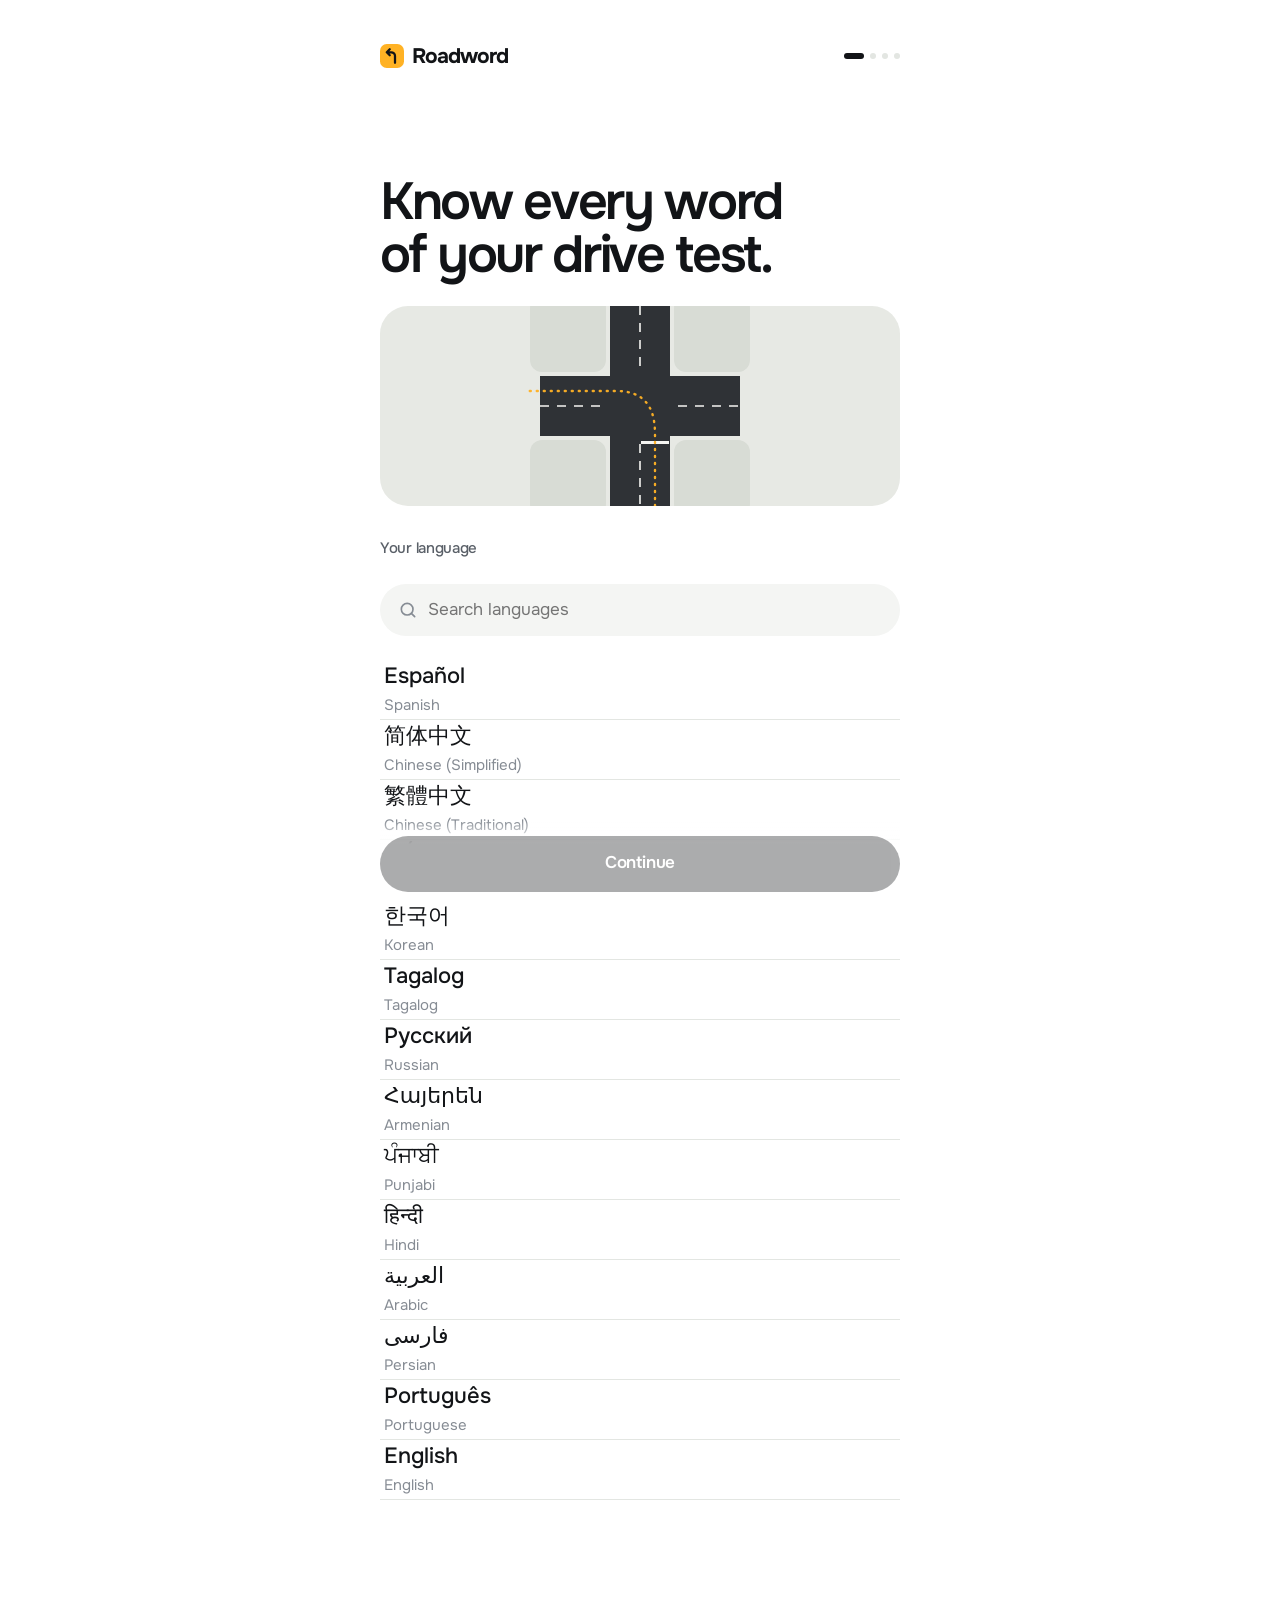
==== index.html @ 9261e834 "Roadword 1.0: driving test English in 14 languages" ====
<!doctype html>
<html lang="en" dir="ltr">
<head>
<meta charset="utf-8">
<meta name="viewport" content="width=device-width, initial-scale=1, viewport-fit=cover">
<title>Roadword</title>
<meta name="description" content="Learn the English your driving examiner will say, in your own language. Listen, tap, and speak every command before your drive test.">
<meta name="theme-color" content="#FFFFFF" media="(prefers-color-scheme: light)">
<meta name="theme-color" content="#0E1012" media="(prefers-color-scheme: dark)">
<meta name="apple-mobile-web-app-capable" content="yes">
<meta name="mobile-web-app-capable" content="yes">
<meta name="apple-mobile-web-app-status-bar-style" content="default">
<meta name="apple-mobile-web-app-title" content="Roadword">
<meta property="og:title" content="Roadword">
<meta property="og:description" content="The English of your drive test, in your language.">
<meta property="og:image" content="icons/og.png">
<link rel="manifest" href="manifest.webmanifest">
<link rel="icon" href="icons/icon.svg" type="image/svg+xml">
<link rel="apple-touch-icon" href="icons/apple-touch-icon.png">
<link rel="preconnect" href="https://fonts.googleapis.com">
<link rel="preconnect" href="https://fonts.gstatic.com" crossorigin>
<link rel="stylesheet" href="https://fonts.googleapis.com/css2?family=Onest:wght@400;500;600;700&display=swap">
<link rel="stylesheet" href="css/app.css">
</head>
<body>
<div id="app" aria-live="polite"></div>
<noscript><p style="padding:24px;font-family:system-ui">Roadword needs JavaScript to run.</p></noscript>
<script type="module" src="js/app.js"></script>
</body>
</html>
---- css/app.css ----
/* Roadword
   Layout: one column, phone first (max 560px), content left-aligned; the road scene is the only big visual.
   One accent (signal amber) marks "you are here" and the main action. Green and red are only for right and wrong. */
:root {
  --bg: #FFFFFF;
  --surface: #F4F5F3;
  --surface-2: #ECEEEA;
  --line: #E3E6E2;
  --ink: #121417;
  --ink-2: #5A6068;
  --ink-3: #868C94;
  --accent: #FFB224;
  --accent-press: #E89B0C;
  --on-accent: #121417;
  --good: #16884A;
  --good-bg: #E7F5EC;
  --bad: #D63B40;
  --bad-bg: #FCEBEB;
  --glass: rgba(255, 255, 255, .74);
  --glass-edge: rgba(255, 255, 255, .92);
  --shadow: 0 1px 2px rgba(18, 20, 23, .06), 0 12px 32px rgba(18, 20, 23, .10);
  --sc-ground: #E7E9E4;
  --sc-block: #D8DCD5;
  --sc-road: #2F3236;
  --sc-paint: #F5F5F2;
  --sc-curb: #FFFFFF;
  --sc-glass: rgba(18, 20, 23, .5);
  --sc-tree: #C8D2C0;
  --font: var(--font-native, 'Onest'), 'Onest', system-ui, -apple-system, 'Segoe UI', sans-serif;
  --font-en: 'Onest', system-ui, -apple-system, 'Segoe UI', sans-serif;
  --r-sm: 12px;
  --r-md: 18px;
  --r-lg: 28px;
  --ease: cubic-bezier(.2, .8, .2, 1);
  --t-xs: 13px; --t-sm: 15px; --t-md: 17px; --t-lg: 22px; --t-xl: 30px; --t-2xl: 44px;
}
@media (prefers-color-scheme: dark) { :root:not([data-theme="light"]) {
  --bg: #0E1012; --surface: #181B1E; --surface-2: #202429; --line: #2A2F34;
  --ink: #F2F3F4; --ink-2: #A3A9B0; --ink-3: #737A82;
  --accent: #FFB224; --accent-press: #FFC552; --on-accent: #121417;
  --good: #3DD68C; --good-bg: #10291B; --bad: #FF6B70; --bad-bg: #331416;
  --glass: rgba(24, 27, 30, .7); --glass-edge: rgba(255, 255, 255, .1);
  --shadow: 0 1px 2px rgba(0, 0, 0, .4), 0 12px 32px rgba(0, 0, 0, .45);
  --sc-ground: #1B1E22; --sc-block: #23272C; --sc-road: #0F1113; --sc-paint: #C4C8CC; --sc-curb: #3A3F45; --sc-glass: rgba(0, 0, 0, .55); --sc-tree: #26302A;
  color-scheme: dark;
} }
:root[data-theme="dark"] {
  --bg: #0E1012; --surface: #181B1E; --surface-2: #202429; --line: #2A2F34;
  --ink: #F2F3F4; --ink-2: #A3A9B0; --ink-3: #737A82;
  --accent: #FFB224; --accent-press: #FFC552; --on-accent: #121417;
  --good: #3DD68C; --good-bg: #10291B; --bad: #FF6B70; --bad-bg: #331416;
  --glass: rgba(24, 27, 30, .7); --glass-edge: rgba(255, 255, 255, .1);
  --shadow: 0 1px 2px rgba(0, 0, 0, .4), 0 12px 32px rgba(0, 0, 0, .45);
  --sc-ground: #1B1E22; --sc-block: #23272C; --sc-road: #0F1113; --sc-paint: #C4C8CC; --sc-curb: #3A3F45; --sc-glass: rgba(0, 0, 0, .55); --sc-tree: #26302A;
  color-scheme: dark;
}

* { box-sizing: border-box; -webkit-tap-highlight-color: transparent; }
html, body { height: 100%; }
body {
  margin: 0; background: var(--bg); color: var(--ink);
  font: 400 var(--t-md)/1.45 var(--font);
  -webkit-font-smoothing: antialiased; text-rendering: optimizeLegibility;
  overscroll-behavior-y: none;
}
body::before { content: ""; position: fixed; inset: 0 0 auto; height: env(safe-area-inset-top, 0px); z-index: 30; background: var(--bg); }
button, input { font: inherit; color: inherit; }
button { cursor: pointer; border: 0; background: none; padding: 0; }
:focus-visible { outline: 3px solid var(--accent); outline-offset: 2px; border-radius: 10px; }
h1, h2, h3, p { margin: 0; }
h1, h2 { text-wrap: balance; letter-spacing: -.02em; }
.en { font-family: var(--font-en); }
[dir="rtl"] [lang="en"] { direction: ltr; unicode-bidi: isolate; text-align: left; }
[dir="rtl"] .options [lang="en"], [dir="rtl"] .pair[lang="en"] { text-align: left; }
.sr { position: absolute; width: 1px; height: 1px; overflow: hidden; clip: rect(0 0 0 0); white-space: nowrap; }

#app { min-height: 100%; }
.view {
  max-width: 560px; margin: 0 auto; min-height: 100dvh;
  padding-left: max(20px, env(safe-area-inset-left, 0px));
  padding-right: max(20px, env(safe-area-inset-right, 0px));
  padding-block: calc(16px + env(safe-area-inset-top, 0px)) calc(24px + env(safe-area-inset-bottom, 0px));
  display: flex; flex-direction: column;
  animation: viewIn .32s var(--ease);
}
@keyframes viewIn { from { opacity: 0; transform: translateY(8px); } }
.view.has-tabs { padding-bottom: calc(110px + env(safe-area-inset-bottom, 0px)); }

/* ---------- Buttons ---------- */
.btn {
  min-height: 56px; border-radius: 28px; padding: 0 24px;
  display: inline-flex; align-items: center; justify-content: center; gap: 10px;
  font-weight: 600; font-size: var(--t-md); letter-spacing: -.01em;
  transition: transform .12s var(--ease), background-color .2s, opacity .2s;
  user-select: none;
}
.btn:active { transform: scale(.98); }
.btn-primary { background: var(--ink); color: var(--bg); }
.btn-accent { background: var(--accent); color: var(--on-accent); }
.btn-accent:active { background: var(--accent-press); }
.btn-ghost { background: var(--surface); color: var(--ink); }
.btn-good { background: var(--good); color: #fff; }
.btn-bad { background: var(--bad); color: #fff; }
.btn-block { width: 100%; }
.btn[aria-disabled="true"] { opacity: .35; }
.icon-btn {
  width: 44px; height: 44px; border-radius: 22px; display: inline-flex; align-items: center; justify-content: center;
  color: var(--ink-2); transition: background-color .2s;
}
.icon-btn:hover { background: var(--surface); }
.link { color: var(--ink); text-decoration: underline; text-underline-offset: 3px; text-decoration-thickness: 1px; }
.text-btn { color: var(--ink-2); font-weight: 500; min-height: 44px; padding: 0 8px; }

/* ---------- Top bars ---------- */
.bar { display: flex; align-items: center; justify-content: space-between; gap: 12px; min-height: 48px; }
.brand { display: flex; align-items: center; gap: 8px; font: 700 21px/1 var(--font-en); letter-spacing: -.045em; }
.chips { display: flex; gap: 8px; }
.chip {
  height: 36px; padding: 0 14px; border-radius: 18px; display: inline-flex; align-items: center; gap: 6px;
  font-size: 14px; font-weight: 600; background: var(--surface); color: var(--ink);
}
.chip svg { color: var(--accent); }
.glass {
  background: var(--glass);
  -webkit-backdrop-filter: blur(22px) saturate(1.7); backdrop-filter: blur(22px) saturate(1.7);
  border: 1px solid var(--glass-edge); box-shadow: var(--shadow);
}

/* ---------- Home ---------- */
.home { position: relative; padding: 0; max-width: none; }
.home-scene { position: fixed; inset: 0; z-index: 0; overflow: hidden; background: var(--sc-ground); }
.home-scene svg { position: absolute; inset: 0; width: 100%; height: 100%; overflow: visible; }
.home-scene[data-part="night"] { --sc-ground: #15181B; --sc-block: #1D2125; --sc-road: #0B0C0E; --sc-paint: #9EA4AA; --sc-tree: #1F2722; }
.home-scene[data-part="dusk"] { --sc-ground: #E4DFD6; --sc-block: #D6CFC3; --sc-tree: #C6C9B4; }
.home-ui {
  position: relative; z-index: 1; max-width: 560px; margin: 0 auto; min-height: 100dvh;
  padding-left: max(14px, env(safe-area-inset-left, 0px)); padding-right: max(14px, env(safe-area-inset-right, 0px));
  padding-block: calc(14px + env(safe-area-inset-top, 0px)) calc(104px + env(safe-area-inset-bottom, 0px));
  display: flex; flex-direction: column; gap: 12px;
}
.home-ui .chip { background: var(--glass); -webkit-backdrop-filter: blur(20px); backdrop-filter: blur(20px); border: 1px solid var(--glass-edge); }
.route { border-radius: 22px; padding: 14px 16px; display: flex; flex-direction: column; gap: 10px; }
.track { display: flex; align-items: center; }
.track .stop { width: 9px; height: 9px; border-radius: 50%; background: var(--ink-3); opacity: .4; flex: none; }
.track .stop.done { background: var(--ink); opacity: 1; }
.track .stop.now { width: 18px; height: 18px; background: var(--accent); opacity: 1; box-shadow: 0 0 0 5px color-mix(in srgb, var(--accent) 30%, transparent); }
.track .seg { flex: 1; height: 2px; background: var(--ink-3); opacity: .3; }
.track .seg.done { background: var(--ink); opacity: 1; }
.track .goal { width: 14px; height: 14px; border-radius: 4px; border: 2px solid var(--ink-3); flex: none; }
.track .goal.done { background: var(--ink); border-color: var(--ink); }
.route-meta { display: flex; justify-content: space-between; gap: 12px; font-size: var(--t-sm); color: var(--ink-2); }
.route-meta b { color: var(--ink); font-weight: 600; }
.spacer { flex: 1; }
.lesson-card { border-radius: 32px; padding: 22px; display: flex; flex-direction: column; gap: 4px; }
.lesson-card .card-row { display: flex; align-items: center; justify-content: space-between; gap: 12px; }
.kicker { font-size: var(--t-sm); color: var(--ink-2); font-weight: 500; display: flex; align-items: center; gap: 6px; }
.play-big {
  width: 56px; height: 56px; border-radius: 50%; background: var(--accent); color: var(--on-accent);
  display: inline-flex; align-items: center; justify-content: center; flex: none;
  transition: transform .12s var(--ease);
}
.play-big:active { transform: scale(.94); }
.play-big.playing { animation: pulse 1s var(--ease) infinite; }
@keyframes pulse { 50% { box-shadow: 0 0 0 10px color-mix(in srgb, var(--accent) 25%, transparent); } }
.cmd { font: 600 clamp(40px, 12vw, 58px)/1 var(--font-en); letter-spacing: -.045em; margin-top: 8px; }
.cmd-tr { font-size: var(--t-lg); color: var(--ink-2); margin: 8px 0 16px; line-height: 1.3; }
.quick { display: grid; grid-template-columns: repeat(2, minmax(0, 1fr)); gap: 10px; }
.quick button { border-radius: 22px; padding: 14px 16px; min-height: 64px; display: flex; align-items: center; gap: 10px; font-weight: 600; font-size: var(--t-sm); text-align: start; }
.quick svg { flex: none; color: var(--ink-2); }

/* ---------- Tabs ---------- */
.tabs {
  position: fixed; z-index: 20; left: 50%; transform: translateX(-50%);
  bottom: calc(18px + env(safe-area-inset-bottom, 0px));
  height: 64px; border-radius: 32px; padding: 0 8px; display: flex; align-items: center; gap: 4px;
}
.tab {
  height: 50px; min-width: 76px; border-radius: 25px; display: flex; flex-direction: column; align-items: center; justify-content: center; gap: 2px;
  font-size: 11px; font-weight: 600; color: var(--ink-3);
}
.tab[aria-current="page"] { background: color-mix(in srgb, var(--ink) 8%, transparent); color: var(--ink); }

/* ---------- Onboarding ---------- */
.onb { gap: 24px; }
.onb-hero { display: flex; flex-direction: column; gap: 14px; padding-top: 8vh; }
.onb-hero h1 { font: 600 clamp(36px, 10vw, 52px)/1.02 var(--font-en); letter-spacing: -.045em; }
.onb-hero .tr { font-size: var(--t-lg); color: var(--ink-2); line-height: 1.3; }
.onb-scene { height: 200px; border-radius: var(--r-lg); overflow: hidden; background: var(--sc-ground); }
.onb-scene svg { width: 100%; height: 100%; }
.search { position: relative; }
.search input {
  width: 100%; height: 52px; border-radius: 26px; border: 0; background: var(--surface); padding: 0 18px 0 48px; font-size: var(--t-md);
}
[dir="rtl"] .search input { padding: 0 48px 0 18px; }
.search svg { position: absolute; inset-inline-start: 18px; top: 50%; transform: translateY(-50%); color: var(--ink-3); }
.lang-list { display: flex; flex-direction: column; }
.lang {
  min-height: 60px; display: flex; align-items: center; justify-content: space-between; gap: 12px;
  border-bottom: 1px solid var(--line); text-align: start; padding: 0 4px;
}
.lang .native { font-size: var(--t-lg); font-weight: 500; }
.lang .eng { font-size: var(--t-sm); color: var(--ink-3); }
.lang[aria-pressed="true"] .tick { opacity: 1; transform: scale(1); }
.tick { width: 28px; height: 28px; border-radius: 50%; background: var(--ink); color: var(--bg); display: flex; align-items: center; justify-content: center; opacity: 0; transform: scale(.6); transition: .2s var(--ease); }
.sticky-foot {
  position: sticky; bottom: 0; margin-top: auto; padding-top: 16px;
  padding-bottom: calc(8px + env(safe-area-inset-bottom, 0px));
  background: linear-gradient(to top, var(--bg) 70%, transparent);
  display: flex; flex-direction: column; gap: 10px;
}
.field input {
  width: 100%; height: 60px; border-radius: 20px; border: 1.5px solid var(--line); background: var(--bg); padding: 0 18px; font-size: var(--t-lg);
}
.field input:focus { border-color: var(--ink); outline: none; }
.agree { display: flex; align-items: flex-start; gap: 12px; font-size: var(--t-sm); color: var(--ink-2); padding: 8px 0; }
.agree input { width: 24px; height: 24px; accent-color: var(--ink); flex: none; margin: 0; }
.hint-err { color: var(--bad); font-size: var(--t-sm); min-height: 1.4em; }
.mic-hero { width: 120px; height: 120px; border-radius: 50%; background: var(--surface); display: flex; align-items: center; justify-content: center; color: var(--ink); margin: 6vh 0 8px; }
.mic-hero svg { width: 48px; height: 48px; }
.onb-title { font: 600 var(--t-xl)/1.1 var(--font); letter-spacing: -.03em; }
.onb-body { color: var(--ink-2); font-size: var(--t-md); max-width: 36ch; }
.dots { display: flex; gap: 6px; }
.dots i { width: 6px; height: 6px; border-radius: 3px; background: var(--line); transition: .3s var(--ease); }
.dots i.on { width: 20px; background: var(--ink); }

/* ---------- Lesson ---------- */
.lesson { gap: 18px; }
.lesson-top { display: flex; align-items: center; gap: 10px; }
.meter { flex: 1; height: 8px; border-radius: 4px; background: var(--surface-2); overflow: hidden; }
.meter i { display: block; height: 100%; background: var(--ink); border-radius: 4px; transition: width .5s var(--ease); }
.prompt { font: 600 var(--t-lg)/1.25 var(--font); letter-spacing: -.02em; }
.audio-row { display: flex; align-items: center; gap: 12px; }
.play-sm { width: 44px; height: 44px; border-radius: 22px; background: var(--surface); color: var(--ink); display: inline-flex; align-items: center; justify-content: center; }
.en-line { font: 600 var(--t-xl)/1.15 var(--font-en); letter-spacing: -.03em; }
.en-line.hidden-text { color: transparent; background: var(--surface); border-radius: 10px; user-select: none; }
.reveal { color: var(--ink-3); font-size: var(--t-sm); min-height: 32px; }
.stage-visual { border-radius: var(--r-lg); overflow: hidden; background: var(--sc-ground); aspect-ratio: 16 / 10; max-width: 100%; }
.stage-visual svg { width: 100%; height: 100%; }
.options { display: flex; flex-direction: column; gap: 10px; }
.opt {
  min-height: 60px; border-radius: var(--r-md); border: 1.5px solid var(--line); padding: 14px 18px; text-align: start;
  font-size: var(--t-md); line-height: 1.3; transition: border-color .15s, background-color .15s, transform .12s var(--ease);
  background: var(--bg);
}
.opt:active { transform: scale(.99); }
.opt[aria-pressed="true"] { border-color: var(--ink); background: var(--surface); }
.opt.is-good { border-color: var(--good); background: var(--good-bg); color: var(--ink); }
.opt.is-bad { border-color: var(--bad); background: var(--bad-bg); }
.grid-2 { display: grid; grid-template-columns: repeat(2, minmax(0, 1fr)); gap: 10px; }
.vopt {
  aspect-ratio: 1; border-radius: var(--r-md); border: 1.5px solid var(--line); background: var(--sc-ground); overflow: hidden; padding: 0;
  transition: border-color .15s, transform .12s var(--ease), box-shadow .15s; position: relative;
}
.vopt svg.scene { width: 100%; height: 100%; display: block; }
.vopt[aria-pressed="true"] { border-color: var(--ink); box-shadow: 0 0 0 2px var(--ink); }
.vopt.is-good { border-color: var(--good); box-shadow: 0 0 0 3px var(--good); }
.vopt.is-bad { border-color: var(--bad); box-shadow: 0 0 0 3px var(--bad); opacity: .7; }
.icon-tile { width: 100%; height: 100%; display: flex; align-items: center; justify-content: center; color: var(--ink); background: var(--surface); }
.vopt .mark-badge { position: absolute; top: 8px; inset-inline-end: 8px; width: 28px; height: 28px; border-radius: 14px; display: flex; align-items: center; justify-content: center; color: #fff; }
.blink { animation: blink 1s steps(2) infinite; }
@keyframes blink { 50% { opacity: 0; } }

.build-answer { min-height: 116px; border-bottom: 1.5px solid var(--line); display: flex; flex-wrap: wrap; align-content: flex-start; gap: 8px; padding: 6px 0 14px; }
.bank { display: flex; flex-wrap: wrap; gap: 8px; justify-content: center; }
.word {
  min-height: 48px; padding: 0 16px; border-radius: 14px; border: 1.5px solid var(--line); background: var(--bg);
  font: 500 var(--t-md) var(--font-en); box-shadow: 0 2px 0 var(--line); transition: transform .12s var(--ease), opacity .15s;
}
.word:active { transform: translateY(1px); box-shadow: 0 1px 0 var(--line); }
.word.used { opacity: .25; pointer-events: none; box-shadow: none; }

.speak-zone { display: flex; flex-direction: column; align-items: center; gap: 14px; padding: 12px 0; }
.mic-btn {
  width: 112px; height: 112px; border-radius: 50%; background: var(--ink); color: var(--bg);
  display: flex; align-items: center; justify-content: center; position: relative;
  transition: transform .12s var(--ease), background-color .2s;
}
.mic-btn:active { transform: scale(.96); }
.mic-btn.on { background: var(--accent); color: var(--on-accent); }
.mic-btn.on::before, .mic-btn.on::after {
  content: ""; position: absolute; inset: -10px; border-radius: 50%; border: 2px solid var(--accent); animation: ring 1.4s var(--ease) infinite;
}
.mic-btn.on::after { animation-delay: .7s; }
@keyframes ring { from { transform: scale(.9); opacity: 1; } to { transform: scale(1.35); opacity: 0; } }
.mic-label { color: var(--ink-2); font-size: var(--t-sm); min-height: 1.4em; text-align: center; }
.marks { display: flex; flex-wrap: wrap; gap: 6px 8px; font: 600 var(--t-xl)/1.2 var(--font-en); letter-spacing: -.02em; }
.marks .ok { color: var(--good); }
.marks .miss { color: var(--bad); text-decoration: underline wavy; text-decoration-thickness: 2px; text-underline-offset: 5px; }

.pairs { display: grid; grid-template-columns: repeat(2, minmax(0, 1fr)); gap: 10px; }
.pairs .col { display: flex; flex-direction: column; gap: 10px; }
.pair {
  min-height: 72px; border-radius: var(--r-md); border: 1.5px solid var(--line); background: var(--bg); padding: 10px 12px; font-size: var(--t-sm); line-height: 1.25; text-align: start;
  transition: .15s var(--ease);
}
.pair.en { font-weight: 600; }
.pair[aria-pressed="true"] { border-color: var(--ink); background: var(--surface); }
.pair.matched { opacity: .25; pointer-events: none; border-style: dashed; }
.pair.wrong { border-color: var(--bad); background: var(--bad-bg); animation: shake .3s; }
@keyframes shake { 25% { transform: translateX(-4px); } 75% { transform: translateX(4px); } }

.lesson-foot { margin-top: auto; padding-top: 12px; display: flex; flex-direction: column; gap: 8px; }
.feedback {
  position: fixed; left: 0; right: 0; bottom: 0; z-index: 40;
  padding: 20px max(20px, env(safe-area-inset-right, 0px)) calc(20px + env(safe-area-inset-bottom, 0px)) max(20px, env(safe-area-inset-left, 0px));
  border-radius: 28px 28px 0 0; transform: translateY(105%); transition: transform .38s var(--ease);
  display: flex; justify-content: center;
}
.feedback.show { transform: none; }
.feedback .inner { width: 100%; max-width: 520px; display: flex; flex-direction: column; gap: 14px; }
.feedback.good { background: var(--good-bg); }
.feedback.bad { background: var(--bad-bg); }
.fb-head { display: flex; align-items: center; gap: 12px; }
.fb-icon { width: 36px; height: 36px; border-radius: 50%; display: flex; align-items: center; justify-content: center; color: #fff; flex: none; }
.good .fb-icon { background: var(--good); }
.bad .fb-icon { background: var(--bad); }
.fb-title { font: 700 var(--t-lg)/1.1 var(--font); }
.good .fb-title { color: var(--good); }
.bad .fb-title { color: var(--bad); }
.fb-body { display: flex; flex-direction: column; gap: 2px; padding-inline-start: 48px; }
.fb-body .en { font-weight: 600; }
.fb-body .tr { color: var(--ink-2); font-size: var(--t-sm); }

/* ---------- Done ---------- */
.done { align-items: stretch; justify-content: center; gap: 28px; text-align: start; }
.done-title { font: 600 var(--t-2xl)/1 var(--font); letter-spacing: -.04em; }
.stats { display: grid; grid-template-columns: repeat(3, minmax(0, 1fr)); gap: 10px; }
.stat { background: var(--surface); border-radius: var(--r-md); padding: 14px; display: flex; flex-direction: column; gap: 4px; }
.stat span { font-size: var(--t-xs); color: var(--ink-2); }
.stat b { font: 600 var(--t-lg) var(--font-en); font-variant-numeric: tabular-nums; }
.done-visual { height: 180px; border-radius: var(--r-lg); overflow: hidden; background: var(--sc-ground); }
.done-visual svg { width: 100%; height: 100%; }

/* ---------- Pages ---------- */
.page-title { font: 600 var(--t-xl)/1.1 var(--font); letter-spacing: -.03em; }
.section-label { font-size: var(--t-sm); color: var(--ink-2); font-weight: 500; margin-top: 8px; }
.list { display: flex; flex-direction: column; border-radius: var(--r-md); background: var(--surface); overflow: hidden; }
.row {
  min-height: 56px; display: flex; align-items: center; justify-content: space-between; gap: 12px;
  padding: 10px 16px; text-align: start; border-bottom: 1px solid var(--line); width: 100%;
}
.list > :last-child { border-bottom: 0; }
.row .val { color: var(--ink-2); font-size: var(--t-sm); display: flex; align-items: center; gap: 6px; }
.seg-ctl { display: grid; grid-template-columns: repeat(3, minmax(0, 1fr)); gap: 4px; background: var(--surface); padding: 4px; border-radius: 16px; }
.seg-ctl button { min-height: 44px; border-radius: 12px; font-weight: 600; font-size: var(--t-sm); color: var(--ink-2); }
.seg-ctl button[aria-pressed="true"] { background: var(--bg); color: var(--ink); box-shadow: var(--shadow); }
.switch { width: 52px; height: 32px; border-radius: 16px; background: var(--surface-2); position: relative; flex: none; transition: background-color .2s; }
.switch::after { content: ""; position: absolute; top: 3px; inset-inline-start: 3px; width: 26px; height: 26px; border-radius: 50%; background: #fff; box-shadow: 0 1px 3px rgba(0,0,0,.2); transition: transform .2s var(--ease); }
.switch[aria-checked="true"] { background: var(--good); }
.switch[aria-checked="true"]::after { transform: translateX(20px); }
[dir="rtl"] .switch[aria-checked="true"]::after { transform: translateX(-20px); }
select.select { appearance: none; background: transparent; border: 0; color: var(--ink-2); font: inherit; font-size: var(--t-sm); text-align: end; max-width: 55vw; }
.stage-list { display: flex; flex-direction: column; gap: 10px; }
.stage-row { display: flex; align-items: center; gap: 14px; padding: 14px; border-radius: var(--r-md); background: var(--surface); text-align: start; width: 100%; }
.stage-row .ico { width: 48px; height: 48px; border-radius: 14px; background: var(--bg); display: flex; align-items: center; justify-content: center; color: var(--ink); flex: none; }
.stage-row .ico svg { width: 30px; height: 30px; }
.stage-row.locked { opacity: .5; }
.stage-row .grow { flex: 1; min-width: 0; display: flex; flex-direction: column; gap: 2px; }
.stage-row .sub { font-size: var(--t-xs); color: var(--ink-2); }
.phr { display: flex; align-items: flex-start; gap: 12px; padding: 14px 0; border-bottom: 1px solid var(--line); }
.phr .txt { flex: 1; min-width: 0; display: flex; flex-direction: column; gap: 2px; }
.phr .en { font-weight: 600; }
.phr .tr { color: var(--ink-2); font-size: var(--t-sm); }
.empty { color: var(--ink-2); padding: 24px 0; }
.big-stats { display: grid; grid-template-columns: repeat(2, minmax(0, 1fr)); gap: 10px; }
.big-stats .stat b { font-size: var(--t-xl); }
.legal { font-size: var(--t-sm); line-height: 1.6; color: var(--ink); max-width: 68ch; }
.legal h1 { font: 600 var(--t-xl)/1.1 var(--font-en); margin-bottom: 4px; }
.legal h2 { font: 600 var(--t-md) var(--font-en); margin: 22px 0 6px; }
.legal p { margin: 0 0 10px; color: var(--ink-2); }
.legal .legal-meta { color: var(--ink-3); }

/* ---------- Sheet / toast ---------- */
.scrim { position: fixed; inset: 0; z-index: 50; background: rgba(0, 0, 0, .32); display: flex; align-items: flex-end; justify-content: center; animation: fade .2s; }
@keyframes fade { from { opacity: 0; } }
.sheet {
  width: 100%; max-width: 560px; background: var(--bg); border-radius: 28px 28px 0 0;
  padding: 24px max(22px, env(safe-area-inset-right, 0px)) calc(22px + env(safe-area-inset-bottom, 0px)) max(22px, env(safe-area-inset-left, 0px));
  display: flex; flex-direction: column; gap: 14px; animation: up .3s var(--ease); max-height: 88dvh; overflow: auto;
}
@keyframes up { from { transform: translateY(40px); opacity: 0; } }
.sheet h2 { font: 600 var(--t-lg) var(--font); }
.sheet p { color: var(--ink-2); }
.toast {
  position: fixed; left: 50%; transform: translateX(-50%); top: calc(16px + env(safe-area-inset-top, 0px)); z-index: 60;
  background: var(--ink); color: var(--bg); padding: 12px 18px; border-radius: 22px; font-size: var(--t-sm); font-weight: 500;
  box-shadow: var(--shadow); animation: fade .2s; max-width: calc(100% - 32px);
}
.offline-pill { position: fixed; top: calc(10px + env(safe-area-inset-top, 0px)); left: 50%; transform: translateX(-50%); z-index: 45; font-size: var(--t-xs); background: var(--surface-2); color: var(--ink-2); padding: 6px 12px; border-radius: 14px; }

/* ---------- Exam ---------- */
.exam-stats { display: grid; grid-template-columns: repeat(2, minmax(0, 1fr)); gap: 10px; }
.exam-stats .stat b.warn { color: var(--bad); }

/* ---------- Wide screens ---------- */
@media (min-width: 900px) {
  .home-ui { padding-top: calc(28px + env(safe-area-inset-top, 0px)); }
  .lesson-card { padding: 28px; }
  .view { padding-block: 32px; }
}
@media (prefers-reduced-motion: reduce) {
  *, *::before, *::after { animation-duration: .001ms !important; animation-iteration-count: 1 !important; transition-duration: .001ms !important; }
}

.inline-input { border: 0; background: transparent; text-align: end; color: var(--ink-2); font-size: var(--t-sm); max-width: 55%; min-height: 40px; padding: 0; }
.inline-input:focus { outline: none; color: var(--ink); }
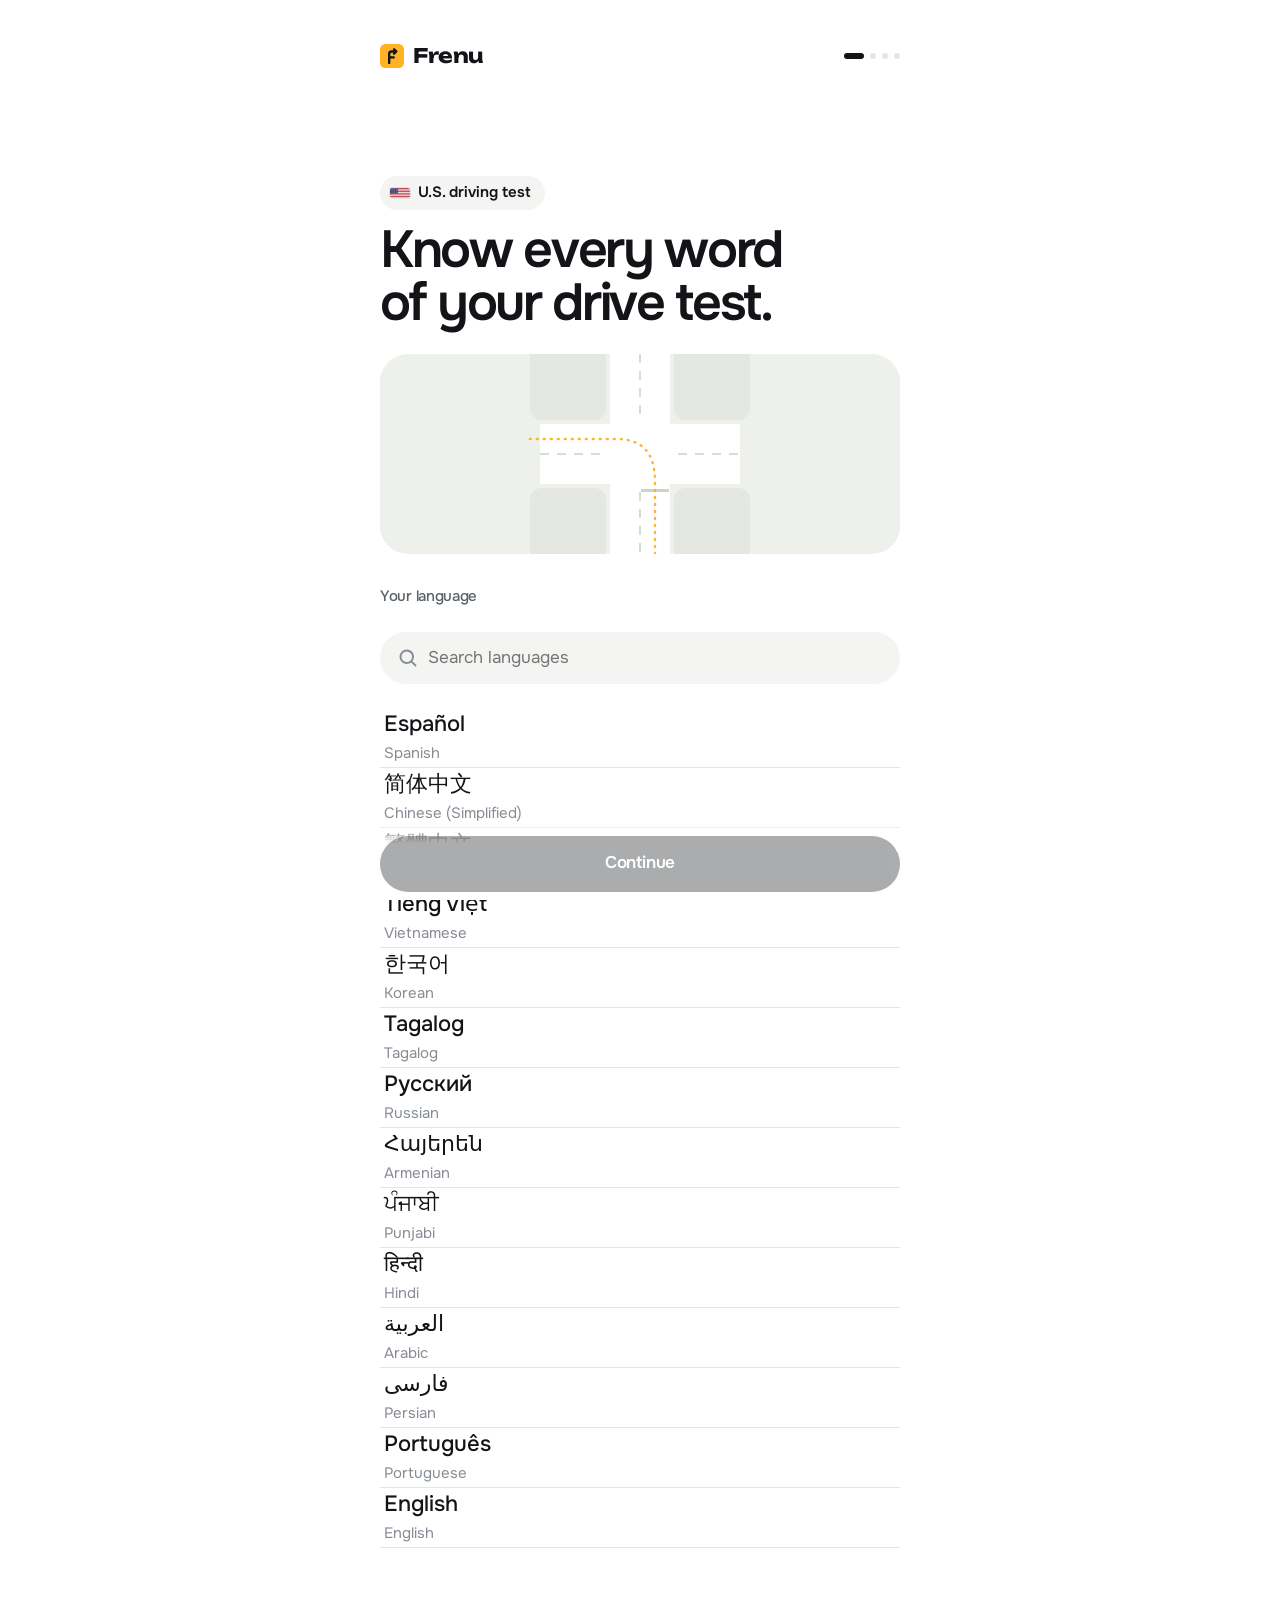
==== commit 08ba20c8: "Frenu 1.2: new name and brand, pro icon set, hand-signal scenes, real braking and stop checks, actio" ====
--- a/index.html
+++ b/index.html
@@ -3,15 +3,15 @@
 <head>
 <meta charset="utf-8">
 <meta name="viewport" content="width=device-width, initial-scale=1, viewport-fit=cover">
-<title>Roadword</title>
+<title>Frenu</title>
 <meta name="description" content="Learn the English your driving examiner will say, in your own language. Listen, tap, and speak every command before your drive test.">
 <meta name="theme-color" content="#FFFFFF" media="(prefers-color-scheme: light)">
 <meta name="theme-color" content="#0E1012" media="(prefers-color-scheme: dark)">
 <meta name="apple-mobile-web-app-capable" content="yes">
 <meta name="mobile-web-app-capable" content="yes">
 <meta name="apple-mobile-web-app-status-bar-style" content="default">
-<meta name="apple-mobile-web-app-title" content="Roadword">
-<meta property="og:title" content="Roadword">
+<meta name="apple-mobile-web-app-title" content="Frenu">
+<meta property="og:title" content="Frenu">
 <meta property="og:description" content="The English of your drive test, in your language.">
 <meta property="og:image" content="icons/og.png">
 <link rel="manifest" href="manifest.webmanifest">
@@ -24,7 +24,7 @@
 </head>
 <body>
 <div id="app" aria-live="polite"></div>
-<noscript><p style="padding:24px;font-family:system-ui">Roadword needs JavaScript to run.</p></noscript>
+<noscript><p style="padding:24px;font-family:system-ui">Frenu needs JavaScript to run.</p></noscript>
 <script type="module" src="js/app.js"></script>
 </body>
 </html>
--- a/css/app.css
+++ b/css/app.css
@@ -1,4 +1,4 @@
-/* Roadword
+/* Frenu
    Layout: one column, phone first (max 560px), content left-aligned; the road scene is the only big visual.
    One accent (signal amber) marks "you are here" and the main action. Green and red are only for right and wrong. */
 :root {
@@ -19,12 +19,12 @@
   --glass: rgba(255, 255, 255, .74);
   --glass-edge: rgba(255, 255, 255, .92);
   --shadow: 0 1px 2px rgba(18, 20, 23, .06), 0 12px 32px rgba(18, 20, 23, .10);
-  --sc-ground: #E7E9E4;
-  --sc-block: #D8DCD5;
-  --sc-road: #2F3236;
-  --sc-paint: #F5F5F2;
-  --sc-curb: #FFFFFF;
-  --sc-glass: rgba(18, 20, 23, .5);
+  --sc-ground: #EEF0EC;
+  --sc-block: #E4E7E2;
+  --sc-road: #FFFFFF;
+  --sc-paint: #CDD2CB;
+  --sc-curb: #C2C8C0;
+  --sc-glass: rgba(18, 20, 23, .45);
   --sc-tree: #C8D2C0;
   --font: var(--font-native, 'Onest'), 'Onest', system-ui, -apple-system, 'Segoe UI', sans-serif;
   --font-en: 'Onest', system-ui, -apple-system, 'Segoe UI', sans-serif;
@@ -41,7 +41,7 @@
   --good: #3DD68C; --good-bg: #10291B; --bad: #FF6B70; --bad-bg: #331416;
   --glass: rgba(24, 27, 30, .7); --glass-edge: rgba(255, 255, 255, .1);
   --shadow: 0 1px 2px rgba(0, 0, 0, .4), 0 12px 32px rgba(0, 0, 0, .45);
-  --sc-ground: #1B1E22; --sc-block: #23272C; --sc-road: #0F1113; --sc-paint: #C4C8CC; --sc-curb: #3A3F45; --sc-glass: rgba(0, 0, 0, .55); --sc-tree: #26302A;
+  --sc-ground: #14171A; --sc-block: #1A1D21; --sc-road: #262A2F; --sc-paint: #3B4148; --sc-curb: #4A5058; --sc-glass: rgba(0, 0, 0, .5); --sc-tree: #1E2520;
   color-scheme: dark;
 } }
 :root[data-theme="dark"] {
@@ -51,7 +51,7 @@
   --good: #3DD68C; --good-bg: #10291B; --bad: #FF6B70; --bad-bg: #331416;
   --glass: rgba(24, 27, 30, .7); --glass-edge: rgba(255, 255, 255, .1);
   --shadow: 0 1px 2px rgba(0, 0, 0, .4), 0 12px 32px rgba(0, 0, 0, .45);
-  --sc-ground: #1B1E22; --sc-block: #23272C; --sc-road: #0F1113; --sc-paint: #C4C8CC; --sc-curb: #3A3F45; --sc-glass: rgba(0, 0, 0, .55); --sc-tree: #26302A;
+  --sc-ground: #14171A; --sc-block: #1A1D21; --sc-road: #262A2F; --sc-paint: #3B4148; --sc-curb: #4A5058; --sc-glass: rgba(0, 0, 0, .5); --sc-tree: #1E2520;
   color-scheme: dark;
 }
 
@@ -72,6 +72,7 @@
 .en { font-family: var(--font-en); }
 [dir="rtl"] [lang="en"] { direction: ltr; unicode-bidi: isolate; text-align: left; }
 [dir="rtl"] .options [lang="en"], [dir="rtl"] .pair[lang="en"] { text-align: left; }
+[hidden] { display: none !important; }
 .sr { position: absolute; width: 1px; height: 1px; overflow: hidden; clip: rect(0 0 0 0); white-space: nowrap; }
 
 #app { min-height: 100%; }
@@ -113,7 +114,8 @@
 
 /* ---------- Top bars ---------- */
 .bar { display: flex; align-items: center; justify-content: space-between; gap: 12px; min-height: 48px; }
-.brand { display: flex; align-items: center; gap: 8px; font: 700 21px/1 var(--font-en); letter-spacing: -.045em; }
+@font-face { font-family: 'Unbounded'; src: url('../fonts/unbounded-700.woff2') format('woff2'); font-weight: 700; font-display: swap; }
+.brand { display: flex; align-items: center; gap: 9px; font: 700 20px/1 'Unbounded', var(--font-en); letter-spacing: -.02em; }
 .chips { display: flex; gap: 8px; }
 .chip {
   height: 36px; padding: 0 14px; border-radius: 18px; display: inline-flex; align-items: center; gap: 6px;
@@ -130,8 +132,7 @@
 .home { position: relative; padding: 0; max-width: none; }
 .home-scene { position: fixed; inset: 0; z-index: 0; overflow: hidden; background: var(--sc-ground); }
 .home-scene svg { position: absolute; inset: 0; width: 100%; height: 100%; overflow: visible; }
-.home-scene[data-part="night"] { --sc-ground: #15181B; --sc-block: #1D2125; --sc-road: #0B0C0E; --sc-paint: #9EA4AA; --sc-tree: #1F2722; }
-.home-scene[data-part="dusk"] { --sc-ground: #E4DFD6; --sc-block: #D6CFC3; --sc-tree: #C6C9B4; }
+.home-scene[data-part="dusk"] { --sc-ground: #F1EEE8; --sc-block: #E8E3DA; }
 .home-ui {
   position: relative; z-index: 1; max-width: 560px; margin: 0 auto; min-height: 100dvh;
   padding-left: max(14px, env(safe-area-inset-left, 0px)); padding-right: max(14px, env(safe-area-inset-right, 0px));
@@ -162,7 +163,7 @@
 .play-big:active { transform: scale(.94); }
 .play-big.playing { animation: pulse 1s var(--ease) infinite; }
 @keyframes pulse { 50% { box-shadow: 0 0 0 10px color-mix(in srgb, var(--accent) 25%, transparent); } }
-.cmd { font: 600 clamp(40px, 12vw, 58px)/1 var(--font-en); letter-spacing: -.045em; margin-top: 8px; }
+.cmd { font: 600 clamp(32px, 9.5vw, 46px)/1.04 var(--font-en); letter-spacing: -.045em; margin-top: 8px; }
 .cmd-tr { font-size: var(--t-lg); color: var(--ink-2); margin: 8px 0 16px; line-height: 1.3; }
 .quick { display: grid; grid-template-columns: repeat(2, minmax(0, 1fr)); gap: 10px; }
 .quick button { border-radius: 22px; padding: 14px 16px; min-height: 64px; display: flex; align-items: center; gap: 10px; font-weight: 600; font-size: var(--t-sm); text-align: start; }
@@ -404,3 +405,140 @@
 
 .inline-input { border: 0; background: transparent; text-align: end; color: var(--ink-2); font-size: var(--t-sm); max-width: 55%; min-height: 40px; padding: 0; }
 .inline-input:focus { outline: none; color: var(--ink); }
+
+/* U.S. label */
+.flag { display: inline-block; border-radius: 2.5px; box-shadow: 0 0 0 1px rgba(0,0,0,.08); flex: none; vertical-align: middle; }
+.us-pill { align-self: flex-start; display: inline-flex; align-items: center; gap: 8px; height: 34px; padding: 0 14px 0 10px; border-radius: 17px; background: var(--surface); font-size: var(--t-sm); font-weight: 600; color: var(--ink); }
+.brand .flag { margin-inline-start: 2px; }
+.route-foot { display: flex; align-items: center; gap: 8px; padding-top: 10px; border-top: 1px solid color-mix(in srgb, var(--ink) 8%, transparent); font-size: var(--t-xs); color: var(--ink-2); }
+
+/* Minimal home */
+.step-pill { height: 36px; padding: 0 12px; border-radius: 18px; display: inline-flex; align-items: center; gap: 10px; font: 600 13px var(--font-en); color: var(--ink-2); font-variant-numeric: tabular-nums; }
+.mini-track { display: inline-flex; gap: 4px; align-items: center; }
+.mini-track i { width: 6px; height: 6px; border-radius: 3px; background: color-mix(in srgb, var(--ink) 18%, transparent); transition: .3s var(--ease); }
+.mini-track i.done { background: var(--ink); }
+.mini-track i.now { width: 16px; background: var(--accent); }
+.lesson-card .kicker { align-self: flex-start; min-height: 32px; padding: 0; color: var(--ink-2); font-size: var(--t-sm); font-weight: 500; }
+.cmd-row { display: flex; align-items: flex-start; justify-content: space-between; gap: 14px; }
+.cmd-row .cmd { margin-top: 2px; flex: 1; min-width: 0; }
+.cmd-row .play-big { margin-top: 4px; }
+.home-ui { padding-bottom: calc(100px + env(safe-area-inset-bottom, 0px)); }
+.home-scene { background: var(--sc-ground); }
+
+/* Light illustration above exercises */
+.hero-visual { height: 132px; border-radius: 24px; overflow: hidden; background: var(--sc-ground); display: flex; align-items: center; justify-content: center; flex: none; }
+.hero-visual svg.scene { width: 100%; height: 100%; }
+.hero-visual.is-icon { color: var(--ink); background: var(--surface); }
+.hero-visual.is-icon svg { opacity: .9; }
+.icon-tile { background: var(--surface); }
+.vopt { background: var(--sc-ground); border-color: transparent; }
+.vopt[aria-pressed="true"] { border-color: var(--ink); }
+
+.hero-visual { position: relative; }
+.hero-visual + .audio-row { margin-top: -74px; padding-inline-start: 12px; position: relative; z-index: 1; height: 62px; }
+.hero-visual + .audio-row .play-sm { background: var(--bg); box-shadow: var(--shadow); }
+
+/* ---------- Hear it, do it ---------- */
+.pblock { display: flex; flex-direction: column; gap: 6px; }
+.pb-en { font: 600 var(--t-lg)/1.2 var(--font-en); letter-spacing: -.02em; }
+.pb-say { font-size: var(--t-md); color: var(--ink); background: var(--surface); border-radius: 14px; padding: 10px 12px; display: flex; flex-direction: column; gap: 2px; }
+.pb-label { font-size: var(--t-xs); color: var(--ink-3); font-weight: 600; }
+.pb-tr { color: var(--ink-2); font-size: var(--t-md); }
+.reveal-btn { align-self: flex-start; min-height: 40px; padding: 0 14px; border-radius: 20px; background: var(--surface); color: var(--ink-2); font-weight: 600; font-size: var(--t-sm); display: inline-flex; align-items: center; gap: 6px; }
+.timebar { height: 6px; border-radius: 3px; background: var(--surface-2); overflow: hidden; }
+.timebar i { display: block; height: 100%; width: 100%; background: var(--accent); }
+.say { color: var(--ink); font-size: var(--t-sm); opacity: .85; }
+.fb-body .say { font-size: var(--t-sm); }
+.drive-btn { border-radius: 24px; min-height: 60px; padding: 0 18px; display: flex; align-items: center; gap: 12px; font-weight: 600; font-size: var(--t-md); color: var(--ink); }
+.drive-btn span { flex: 1; text-align: start; }
+.feature { display: flex; align-items: center; gap: 14px; padding: 16px; border-radius: var(--r-md); background: var(--ink); color: var(--bg); text-align: start; width: 100%; }
+.feature .grow { flex: 1; min-width: 0; display: flex; flex-direction: column; gap: 2px; }
+.feature .sub { font-size: var(--t-xs); opacity: .75; }
+.feature-ico { width: 44px; height: 44px; border-radius: 14px; background: var(--accent); color: var(--on-accent); display: flex; align-items: center; justify-content: center; flex: none; }
+.row-l { display: flex; gap: 12px; align-items: center; }
+.checks { list-style: none; margin: 0; padding: 0; display: flex; flex-direction: column; border-radius: var(--r-md); background: var(--surface); }
+.checks li { display: flex; gap: 12px; align-items: flex-start; padding: 12px 16px; border-bottom: 1px solid var(--line); font-size: var(--t-sm); line-height: 1.4; }
+.checks li:last-child { border-bottom: 0; }
+.checks li svg { color: var(--good); flex: none; margin-top: 1px; }
+.err-label { font-size: var(--t-xs); font-weight: 700; color: var(--bad); }
+.err-label.crit::after { content: " ●"; }
+.done-title.pass { color: var(--good); }
+.done-title.fail { color: var(--bad); }
+.stat b.okc { color: var(--good); }
+.stat b.warn { color: var(--bad); }
+
+/* ---------- Drive test ---------- */
+.drv { position: fixed; inset: 0; background: #DCE8F2; color: #121417; overflow: hidden; touch-action: none; user-select: none; -webkit-user-select: none; color-scheme: light; }
+.drv-gl { position: absolute; inset: 0; width: 100%; height: 100%; display: block; }
+.drv-top { position: absolute; left: 0; right: 0; top: calc(10px + env(safe-area-inset-top, 0px)); display: flex; gap: 8px; justify-content: center; padding: 0 max(12px, env(safe-area-inset-right, 0px)) 0 max(12px, env(safe-area-inset-left, 0px)); }
+.drv-chip { height: 36px; padding: 0 12px; border-radius: 18px; display: inline-flex; align-items: center; gap: 6px; font: 600 14px var(--font-en); font-variant-numeric: tabular-nums; background: rgba(255,255,255,.82); -webkit-backdrop-filter: blur(16px); backdrop-filter: blur(16px); border: 1px solid rgba(255,255,255,.95); color: #121417; }
+.drv-chip:first-child { margin-inline-end: auto; width: 36px; padding: 0; justify-content: center; }
+.drv-chip .dot { width: 8px; height: 8px; border-radius: 4px; background: #D63B40; }
+.drv-chip.bump { animation: bump .5s var(--ease); background: #FCEBEB; }
+@keyframes bump { 30% { transform: scale(1.12); } }
+.drv-voice { position: absolute; top: calc(58px + env(safe-area-inset-top, 0px)); left: 50%; transform: translateX(-50%); display: flex; gap: 4px; height: 22px; align-items: center; opacity: 0; transition: opacity .2s; }
+.drv-voice.on { opacity: 1; }
+.drv-voice span { width: 5px; height: 8px; border-radius: 3px; background: #121417; animation: vb .9s ease-in-out infinite; }
+.drv-voice span:nth-child(2) { animation-delay: .15s; } .drv-voice span:nth-child(3) { animation-delay: .3s; }
+@keyframes vb { 50% { height: 20px; } }
+.drv-repeat { position: absolute; top: calc(56px + env(safe-area-inset-top, 0px)); right: max(12px, env(safe-area-inset-right, 0px)); height: 34px; padding: 0 12px; border-radius: 17px; display: inline-flex; align-items: center; gap: 6px; font: 600 13px var(--font-en); background: rgba(255,255,255,.82); border: 1px solid rgba(255,255,255,.95); color: #121417; }
+.drv-panel { position: absolute; left: 0; right: 0; bottom: 0; padding: 12px max(12px, env(safe-area-inset-right, 0px)) calc(12px + env(safe-area-inset-bottom, 0px)) max(12px, env(safe-area-inset-left, 0px));
+  background: linear-gradient(to top, rgba(18,20,23,.92), rgba(18,20,23,.78)); -webkit-backdrop-filter: blur(18px); backdrop-filter: blur(18px); color: #F2F3F4; border-radius: 26px 26px 0 0; display: flex; flex-direction: column; gap: 10px; }
+.drv-label { margin: 0; font-size: 13px; color: #A3A9B0; font-weight: 600; }
+.pre-grid { display: grid; grid-template-columns: repeat(4, minmax(0, 1fr)); gap: 8px; }
+.dbtn { min-height: 56px; border-radius: 16px; background: rgba(255,255,255,.09); color: #F2F3F4; display: flex; flex-direction: column; align-items: center; justify-content: center; gap: 4px; font: 600 11px var(--font); padding: 6px 4px; line-height: 1.15; text-align: center; transition: transform .1s, background-color .15s; }
+.dbtn .icon { width: 28px; height: 28px; }
+.dbtn.press, .dbtn:active { transform: scale(.95); background: rgba(255,255,255,.2); }
+.drv-row { display: flex; align-items: center; gap: 10px; }
+.drv-row.top { justify-content: space-between; }
+.drv-row.top .dbtn { flex: 1; flex-direction: row; min-height: 52px; font-size: 13px; }
+.dbtn.sig { flex: 0 0 76px !important; }
+.dbtn.sig.on { background: #16884A; animation: sigb .75s steps(2) infinite; }
+@keyframes sigb { 50% { background: rgba(22,136,74,.45); } }
+.dbtn.look { background: rgba(255,178,36,.18); color: #FFC552; }
+.drv-row.mid { justify-content: space-between; align-items: stretch; }
+.gear { display: flex; flex-direction: column; gap: 6px; }
+.gbtn { width: 46px; flex: 1; min-height: 40px; border-radius: 12px; background: rgba(255,255,255,.09); color: #A3A9B0; font: 800 16px var(--font-en); }
+.gbtn[aria-pressed="true"] { background: #FFB224; color: #121417; }
+.wheel { position: relative; flex: 1; max-width: 200px; aspect-ratio: 1; margin: 0 auto; }
+.wheel-art { position: absolute; inset: 6%; color: #F2F3F4; transition: none; pointer-events: none; }
+.wheel-art svg { width: 100%; height: 100%; }
+.wzone { position: absolute; top: 0; bottom: 0; width: 50%; z-index: 1; border-radius: 50%; }
+.wzone.l { left: 0; border-radius: 100px 0 0 100px; }
+.wzone.r { right: 0; border-radius: 0 100px 100px 0; }
+.wzone:active { background: rgba(255,255,255,.08); }
+.pedals { display: flex; gap: 8px; align-items: flex-end; }
+.pedal { width: 62px; min-height: 104px !important; border-radius: 16px; font-size: 12px; }
+.pedal.brake { min-height: 92px !important; background: rgba(214,59,64,.3); }
+.pedal.gas { background: rgba(255,255,255,.14); }
+.drv-row.bot { justify-content: flex-start; }
+.dbtn.small { flex-direction: row; min-height: 40px; padding: 0 14px; font-size: 12px; }
+.drv-cover { position: absolute; inset: 0; background: rgba(0,0,0,.35); display: flex; align-items: center; justify-content: center; padding: 20px; z-index: 5; }
+.drv-card { width: 100%; max-width: 420px; background: #FFFFFF; color: #121417; border-radius: 26px; padding: 22px; display: flex; flex-direction: column; gap: 10px; }
+.drv-card h2 { font: 600 20px var(--font); margin: 0 0 6px; }
+@media (min-width: 700px) { .drv-panel { max-width: 560px; margin: 0 auto; left: 50%; transform: translateX(-50%); width: 100%; } }
+@media (prefers-reduced-motion: reduce) { .dbtn.sig.on { animation: none; } .drv-voice span { animation: none; } }
+
+/* ---- 1.2: action steps, hand signals, drive feedback */
+.do-block { display: flex; flex-direction: column; gap: 8px; padding: 14px 16px; border-radius: var(--r-md); background: var(--surface); }
+.steps { list-style: none; margin: 0; padding: 0; display: flex; flex-wrap: wrap; align-items: center; gap: 6px; }
+.step { display: inline-flex; align-items: center; gap: 6px; height: 40px; padding: 0 12px; border-radius: 20px; background: var(--bg); color: var(--ink); font: 600 var(--t-sm)/1 var(--font); box-shadow: inset 0 0 0 1px var(--line); }
+.step svg { flex: none; }
+.step.sig { color: var(--good); }
+.step.brake { color: var(--bad); }
+.step-gear { width: 24px; height: 24px; border-radius: 7px; display: inline-flex; align-items: center; justify-content: center; background: var(--ink); color: var(--bg); font: 700 14px/1 var(--font-en); }
+.step-arrow { color: var(--ink-3); font-size: 20px; line-height: 1; }
+[dir="rtl"] .step-arrow { transform: scaleX(-1); }
+[dir="rtl"] .steps { direction: ltr; justify-content: flex-end; }
+.feedback .do-block { background: rgba(255,255,255,.55); }
+:root[data-theme="dark"] .feedback .do-block { background: rgba(0,0,0,.25); }
+@media (prefers-color-scheme: dark) { :root:not([data-theme="light"]) .feedback .do-block { background: rgba(0,0,0,.25); } }
+.scene.arm { width: 100%; height: 100%; display: block; }
+.dbtn.held { background: rgba(214,59,64,.72) !important; transform: scale(.97); }
+.drv-toast { position: absolute; top: calc(98px + env(safe-area-inset-top, 0px)); left: 50%; transform: translate(-50%, -6px); padding: 9px 16px; border-radius: 20px; font: 600 15px var(--font); color: #fff; background: rgba(18,20,23,.78); -webkit-backdrop-filter: blur(16px); backdrop-filter: blur(16px); opacity: 0; transition: opacity .2s, transform .25s var(--ease); pointer-events: none; white-space: nowrap; z-index: 3; }
+.drv-toast.show { opacity: 1; transform: translate(-50%, 0); }
+.drv-toast.good { background: rgba(22,136,74,.92); }
+.drv-toast.bad { background: rgba(214,59,64,.92); }
+.drv-arm { position: absolute; left: max(12px, env(safe-area-inset-left, 0px)); top: calc(98px + env(safe-area-inset-top, 0px)); width: 150px; height: 150px; border-radius: 24px; overflow: hidden; box-shadow: 0 12px 32px rgba(0,0,0,.25); opacity: 0; transform: scale(.92); transition: opacity .2s, transform .25s var(--ease); pointer-events: none; z-index: 3; }
+.drv-arm.show { opacity: 1; transform: scale(1); }
+.dbtn svg { flex: none; }
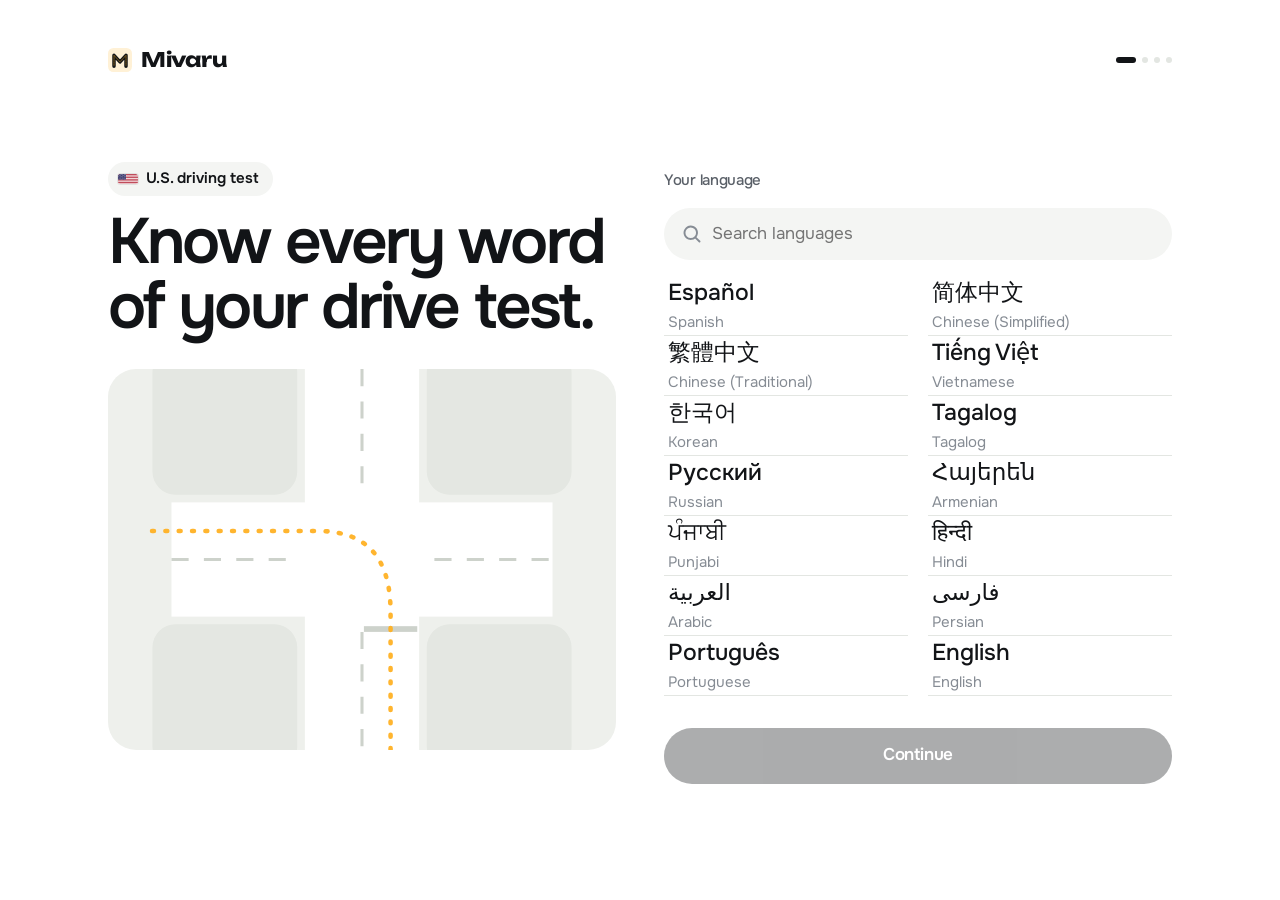
==== commit 501121b7: "Rename to Mivaru with the road-M logo" ====
--- a/index.html
+++ b/index.html
@@ -3,15 +3,15 @@
 <head>
 <meta charset="utf-8">
 <meta name="viewport" content="width=device-width, initial-scale=1, viewport-fit=cover">
-<title>Frenu</title>
+<title>Mivaru</title>
 <meta name="description" content="Learn the English your driving examiner will say, in your own language. Listen, tap, and speak every command before your drive test.">
 <meta name="theme-color" content="#FFFFFF" media="(prefers-color-scheme: light)">
 <meta name="theme-color" content="#0E1012" media="(prefers-color-scheme: dark)">
 <meta name="apple-mobile-web-app-capable" content="yes">
 <meta name="mobile-web-app-capable" content="yes">
 <meta name="apple-mobile-web-app-status-bar-style" content="default">
-<meta name="apple-mobile-web-app-title" content="Frenu">
-<meta property="og:title" content="Frenu">
+<meta name="apple-mobile-web-app-title" content="Mivaru">
+<meta property="og:title" content="Mivaru">
 <meta property="og:description" content="The English of your drive test, in your language.">
 <meta property="og:image" content="icons/og.png">
 <link rel="manifest" href="manifest.webmanifest">
@@ -24,7 +24,7 @@
 </head>
 <body>
 <div id="app" aria-live="polite"></div>
-<noscript><p style="padding:24px;font-family:system-ui">Frenu needs JavaScript to run.</p></noscript>
+<noscript><p style="padding:24px;font-family:system-ui">Mivaru needs JavaScript to run.</p></noscript>
 <script type="module" src="js/app.js"></script>
 </body>
 </html>
--- a/css/app.css
+++ b/css/app.css
@@ -1,4 +1,4 @@
-/* Frenu
+/* Mivaru
    Layout: one column, phone first (max 560px), content left-aligned; the road scene is the only big visual.
    One accent (signal amber) marks "you are here" and the main action. Green and red are only for right and wrong. */
 :root {
@@ -542,3 +542,192 @@
 .drv-arm { position: absolute; left: max(12px, env(safe-area-inset-left, 0px)); top: calc(98px + env(safe-area-inset-top, 0px)); width: 150px; height: 150px; border-radius: 24px; overflow: hidden; box-shadow: 0 12px 32px rgba(0,0,0,.25); opacity: 0; transform: scale(.92); transition: opacity .2s, transform .25s var(--ease); pointer-events: none; z-index: 3; }
 .drv-arm.show { opacity: 1; transform: scale(1); }
 .dbtn svg { flex: none; }
+
+/* ======================================================================
+   Responsive layer (1.3): phone stays as is; tablet gets a sidebar;
+   iPad landscape and desktop get real two-column layouts.
+   ====================================================================== */
+/* Wrappers are invisible on phones, so the phone order and spacing don't change. */
+.split, .col-a, .col-b, .ex, .ex-a, .ex-b, .chk-grid, .chk-sec { display: contents; }
+.side-brand, .side-sep, .tab.side, .side-lang, .home-side { display: none; }
+.tabs.side-only { display: none; }
+.view.done .lesson-foot { order: 10; }
+
+/* ---------- Tablet and up: sidebar navigation ---------- */
+@media (min-width: 768px) {
+  :root { --side: 248px; --t-lg: 23px; --t-xl: 34px; }
+  #app.with-side { padding-inline-start: var(--side); }
+  #app.with-side .view, #app.with-side .home-ui { max-width: 1120px; }
+  .tabs, .tabs.side-only {
+    display: flex; flex-direction: column; align-items: stretch; gap: 4px;
+    position: fixed; inset: 0 auto 0 0; transform: none; left: 0; bottom: 0; top: 0;
+    width: var(--side); height: auto; border-radius: 0; padding: 22px 14px calc(18px + env(safe-area-inset-bottom, 0px));
+    border-width: 0 1px 0 0; box-shadow: none; z-index: 30;
+  }
+  [dir="rtl"] .tabs { inset: 0 0 0 auto; border-width: 0 0 0 1px; }
+  .side-brand { display: flex; padding: 4px 10px 22px; font-size: 22px; }
+  .side-sep { display: block; height: 1px; background: var(--line); margin: 12px 10px; }
+  .tab, .tab.side {
+    display: flex; flex-direction: row; justify-content: flex-start; gap: 12px; height: 46px; min-width: 0;
+    padding: 0 12px; border-radius: 14px; font-size: 15px; font-weight: 600; color: var(--ink-2);
+  }
+  .tab:hover { background: color-mix(in srgb, var(--ink) 5%, transparent); color: var(--ink); }
+  .tab[aria-current="page"] { background: var(--ink); color: var(--bg); }
+  .tab svg { flex: none; width: 22px; height: 22px; }
+  .side-lang { display: flex; margin-top: auto; align-items: center; gap: 10px; height: 44px; padding: 0 14px; border-radius: 22px; background: var(--surface); color: var(--ink-2); font-weight: 600; font-size: 14px; }
+  .view.has-tabs { padding-bottom: 40px; }
+  .home-ui { padding-bottom: 32px; }
+  .view { padding-left: 40px; padding-right: 40px; padding-block: 36px 40px; }
+  .view.lesson, .view.done, .view.onb { max-width: 760px; }
+  .cmd { font-size: clamp(40px, 5vw, 58px); }
+  .page-title { font-size: 38px; }
+  .bar .brand { display: none; }
+  .onb .bar .brand, .home-ui .bar .brand { display: flex; }
+  #app.with-side .home-ui .bar .brand { display: none; }
+  #app.with-side .home-ui .bar { justify-content: flex-end; }
+  .sheet-wrap, .scrim { align-items: center; }
+  .sheet { border-radius: 28px; max-width: 520px; margin: 24px; animation: pop .25s var(--ease); }
+  @keyframes pop { from { transform: scale(.97); opacity: 0; } }
+  .feedback { border-radius: 0; }
+  #app.with-side .feedback { left: var(--side); }
+  .phr-groups { columns: 2; column-gap: 40px; }
+  .phr-groups .section-label { break-after: avoid; }
+  .phr-groups .phr { break-inside: avoid; }
+  .chk-grid { display: grid; grid-template-columns: repeat(2, minmax(0, 1fr)); gap: 16px 24px; align-items: start; }
+  .chk-sec { display: flex; flex-direction: column; gap: 10px; }
+  .big-stats { grid-template-columns: repeat(4, minmax(0, 1fr)); }
+  .stats { gap: 14px; }
+  .drive-btn, .lesson-card { max-width: 640px; }
+  .home-ui { gap: 14px; }
+}
+
+/* ---------- iPad landscape and desktop: two columns ---------- */
+@media (min-width: 1024px) {
+  .split { display: grid; grid-template-columns: minmax(0, 1fr) minmax(0, 1fr); gap: 32px 48px; align-items: start; }
+  .col-a, .col-b { display: flex; flex-direction: column; gap: 16px; min-width: 0; }
+  .prc .split { grid-template-columns: minmax(0, 1.05fr) minmax(0, 1fr); }
+  .pro .split { grid-template-columns: minmax(0, 1.4fr) minmax(0, 1fr); }
+  .pro .stage-list { display: grid; grid-template-columns: repeat(2, minmax(0, 1fr)); gap: 12px; }
+  .prefs .split { grid-template-columns: minmax(0, 1fr) minmax(0, 1fr); }
+  .chk-grid { grid-template-columns: repeat(3, minmax(0, 1fr)); }
+  .feature { padding: 20px; }
+
+  /* Home: lesson card on the left, your route on the right, over the road scene */
+  .home-ui {
+    display: grid; grid-template-columns: minmax(0, 1fr) 380px; grid-template-rows: auto 1fr auto auto;
+    column-gap: 28px; row-gap: 14px; align-items: end; min-height: 100dvh; padding: 28px 40px 40px;
+  }
+  .home-ui > .bar { grid-column: 1 / -1; grid-row: 1; }
+  .home-ui > .spacer { grid-row: 2; }
+  .home-ui > .lesson-card { grid-column: 1; grid-row: 3; padding: 34px; border-radius: 36px; }
+  .home-ui > .drive-btn { grid-column: 1; grid-row: 4; }
+  .home-side { display: flex; flex-direction: column; gap: 12px; grid-column: 2; grid-row: 2 / 5; align-self: stretch; border-radius: 30px; padding: 20px; overflow: auto; max-height: calc(100dvh - 120px); align-self: end; }
+  .home-side .section-label { margin: 2px 4px 2px; }
+  .home-side .stage-row { background: color-mix(in srgb, var(--bg) 70%, transparent); }
+  .home-side .feature { margin-top: 4px; }
+  .home-ui > .bar .step-pill { display: none; }
+  .cmd { font-size: clamp(44px, 4.2vw, 64px); }
+  .cmd-tr { font-size: 24px; }
+
+  /* Lessons: listen and look on the left, act on the right */
+  .view.lesson { max-width: 1160px; padding-inline: 48px; }
+  .view.lesson .ex { display: grid; grid-template-columns: minmax(0, 1fr) minmax(0, 1.05fr); gap: 56px; align-items: start; flex: 1; margin-top: 12px; }
+  .ex-a, .ex-b { display: flex; flex-direction: column; gap: 18px; min-width: 0; }
+  .ex-a { position: sticky; top: 24px; }
+  .prompt { font-size: 32px; letter-spacing: -.03em; }
+  .hero-visual { height: auto; aspect-ratio: 4 / 3; border-radius: 32px; }
+  .hero-visual.is-icon svg { width: 120px; height: 120px; }
+  .hero-visual + .audio-row { margin-top: -86px; padding-inline-start: 18px; height: 70px; }
+  .ex-b .pblock .pb-en, .ex-b .pb-en { font-size: 40px; line-height: 1.08; letter-spacing: -.035em; }
+  .ex-b .pb-say { font-size: 19px; padding: 14px 16px; }
+  .ex-b .pb-tr { font-size: 20px; }
+  .ex-a .play-big { width: 76px; height: 76px; }
+  .ex-a .play-big svg { width: 30px; height: 30px; }
+  .ex-b .grid-2 { gap: 16px; }
+  .ex-b .vopt { border-radius: 26px; }
+  .ex-b .options .opt { min-height: 72px; font-size: 19px; padding: 18px 22px; }
+  .ex-b .speak-zone { padding: 40px 0; }
+  .ex-b .mic-btn { width: 140px; height: 140px; }
+  .ex-a .marks { font-size: 40px; }
+  .view.lesson .lesson-foot { flex-direction: row; justify-content: flex-end; }
+  .view.lesson .lesson-foot .btn-block { width: auto; min-width: 280px; }
+  .lesson-top { max-width: none; }
+  .do-block { padding: 18px 20px; }
+  .step { height: 46px; font-size: 16px; padding: 0 16px; }
+
+  /* Feedback bar spans the screen, content in one row */
+  .feedback { padding-block: 22px 26px; }
+  .feedback .inner { max-width: 1100px; display: grid; grid-template-columns: minmax(0, 1fr) 320px; column-gap: 32px; row-gap: 8px; align-items: center; }
+  .feedback .inner > :not(:last-child) { grid-column: 1; }
+  .feedback .inner > :last-child { grid-column: 2; grid-row: 1 / span 4; }
+  .feedback .do-block { max-width: 560px; }
+
+  /* Results and drive intro */
+  .view.done { max-width: 1160px; padding-inline: 48px; justify-content: center; }
+  .view.done .split { align-items: center; }
+  .done-visual { height: auto; aspect-ratio: 4 / 3; border-radius: 32px; }
+  .view.done .lesson-foot { order: 0; }
+  .done-title { font-size: 56px; }
+  .view.drv-intro { max-width: 1160px; padding-inline: 48px; justify-content: center; }
+  .view.drv-intro .split { align-items: center; margin: auto 0; }
+  .view.drv-intro .stage-visual { aspect-ratio: 4 / 3; border-radius: 32px; }
+  .view.drv-intro .page-title { font-size: 52px; }
+  .view.drv-intro p { font-size: 19px; line-height: 1.5; }
+
+  /* Onboarding: headline and road on the left, languages on the right */
+  .view.onb-lang { max-width: 1160px; padding-inline: 48px; }
+  .onb-split .col-a { position: sticky; top: 40px; gap: 28px; padding-top: 6vh; }
+  .onb-split .onb-hero { padding-top: 0; }
+  .onb-split .onb-hero h1 { font-size: clamp(52px, 5vw, 76px); }
+  .onb-split .onb-scene { height: auto; aspect-ratio: 4 / 3; }
+  .onb-split .col-b { padding-top: 6vh; }
+  .onb-split .lang-list { display: grid; grid-template-columns: repeat(2, minmax(0, 1fr)); column-gap: 20px; }
+  .onb-split .sticky-foot { position: sticky; bottom: 0; }
+  .view.onb:not(.onb-lang) { justify-content: center; max-width: 560px; }
+  .view.onb:not(.onb-lang) .sticky-foot { position: static; margin-top: 24px; }
+}
+
+/* Very wide screens: a little more air */
+@media (min-width: 1440px) {
+  #app.with-side .view, #app.with-side .home-ui { max-width: 1200px; }
+  .home-ui { grid-template-columns: minmax(0, 1fr) 420px; }
+}
+
+/* ---------- Drive test on iPad and desktop ---------- */
+@media (min-width: 900px) {
+  .drv-panel { max-width: 1040px; }
+  .pre-grid { grid-template-columns: repeat(6, minmax(0, 1fr)); gap: 10px; }
+  .dbtn { min-height: 72px; font-size: 12px; border-radius: 18px; }
+  .dbtn .icon { width: 32px; height: 32px; }
+  .drv-panel.go { display: grid; grid-template-columns: minmax(0, 1fr) auto; grid-template-areas: "top mid" "bot mid"; column-gap: 28px; row-gap: 10px; align-items: end; padding-inline: 22px; }
+  .drv-panel.go .drv-row.top { grid-area: top; }
+  .drv-panel.go .drv-row.mid { grid-area: mid; gap: 16px; }
+  .drv-panel.go .drv-row.bot { grid-area: bot; }
+  .drv-panel.go .drv-row.top .dbtn { min-height: 64px; font-size: 14px; }
+  .drv-panel.go .dbtn.sig { flex-basis: 96px !important; }
+  .wheel { width: 190px; max-width: none; flex: none; }
+  .pedal { width: 76px; min-height: 120px !important; }
+  .pedal.brake { min-height: 106px !important; }
+  .gbtn { width: 54px; min-height: 44px; }
+  .drv-chip { height: 40px; font-size: 15px; }
+}
+
+/* Tablet portrait tuning */
+@media (min-width: 768px) and (max-width: 1023px) {
+  :root { --side: 216px; }
+  .phr-groups { columns: 1; }
+  .chk-grid { grid-template-columns: minmax(0, 1fr); }
+  .big-stats { grid-template-columns: repeat(2, minmax(0, 1fr)); }
+  .hero-visual { height: 220px; }
+  .grid-2 { max-width: 560px; width: 100%; margin-inline: auto; }
+  .stage-visual, .done-visual { height: 260px; aspect-ratio: auto; }
+}
+@media (min-width: 1024px) {
+  .ex-b .grid-2 { max-width: 640px; }
+  .view.drv-intro .lesson-foot { flex-direction: column; }
+  .view.drv-intro .lesson-foot .btn-block { width: 100%; }
+  .home-side .stage-row { padding: 10px 12px; }
+  .home-side .stage-row .ico { width: 40px; height: 40px; }
+}
+@media (min-width: 1024px) and (max-height: 900px) { .home-side .feature { display: none; } }
+@media (min-width: 768px) { .tab span { text-align: start; line-height: 1.25; } .tab { height: auto; min-height: 46px; padding-block: 8px; } }
